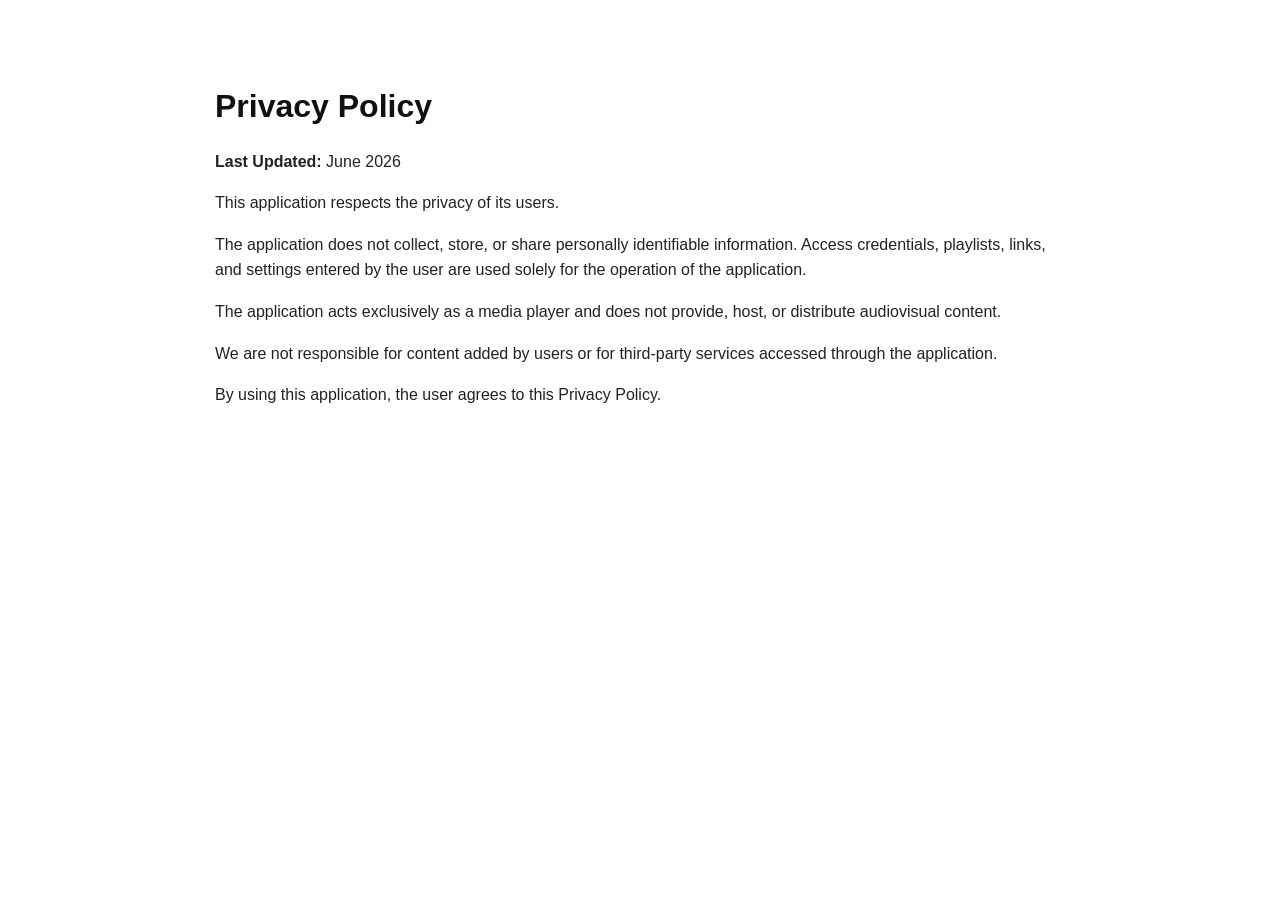
==== privacy.html @ e3c570fe "Create privacy.html" ====
<!DOCTYPE html>
<html lang="en">
<head>
  <meta charset="UTF-8">
  <meta name="viewport" content="width=device-width, initial-scale=1.0">
  <title>Privacy Policy</title>
  <style>
    body {
      font-family: Arial, sans-serif;
      max-width: 850px;
      margin: 40px auto;
      padding: 20px;
      line-height: 1.6;
      color: #222;
    }
    h1 {
      color: #111;
      margin-bottom: 10px;
    }
    p {
      margin-bottom: 16px;
      font-size: 16px;
    }
  </style>
</head>
<body>

  <h1>Privacy Policy</h1>

  <p><strong>Last Updated:</strong> June 2026</p>

  <p>This application respects the privacy of its users.</p>

  <p>The application does not collect, store, or share personally identifiable information. Access credentials, playlists, links, and settings entered by the user are used solely for the operation of the application.</p>

  <p>The application acts exclusively as a media player and does not provide, host, or distribute audiovisual content.</p>

  <p>We are not responsible for content added by users or for third-party services accessed through the application.</p>

  <p>By using this application, the user agrees to this Privacy Policy.</p>

</body>
</html>
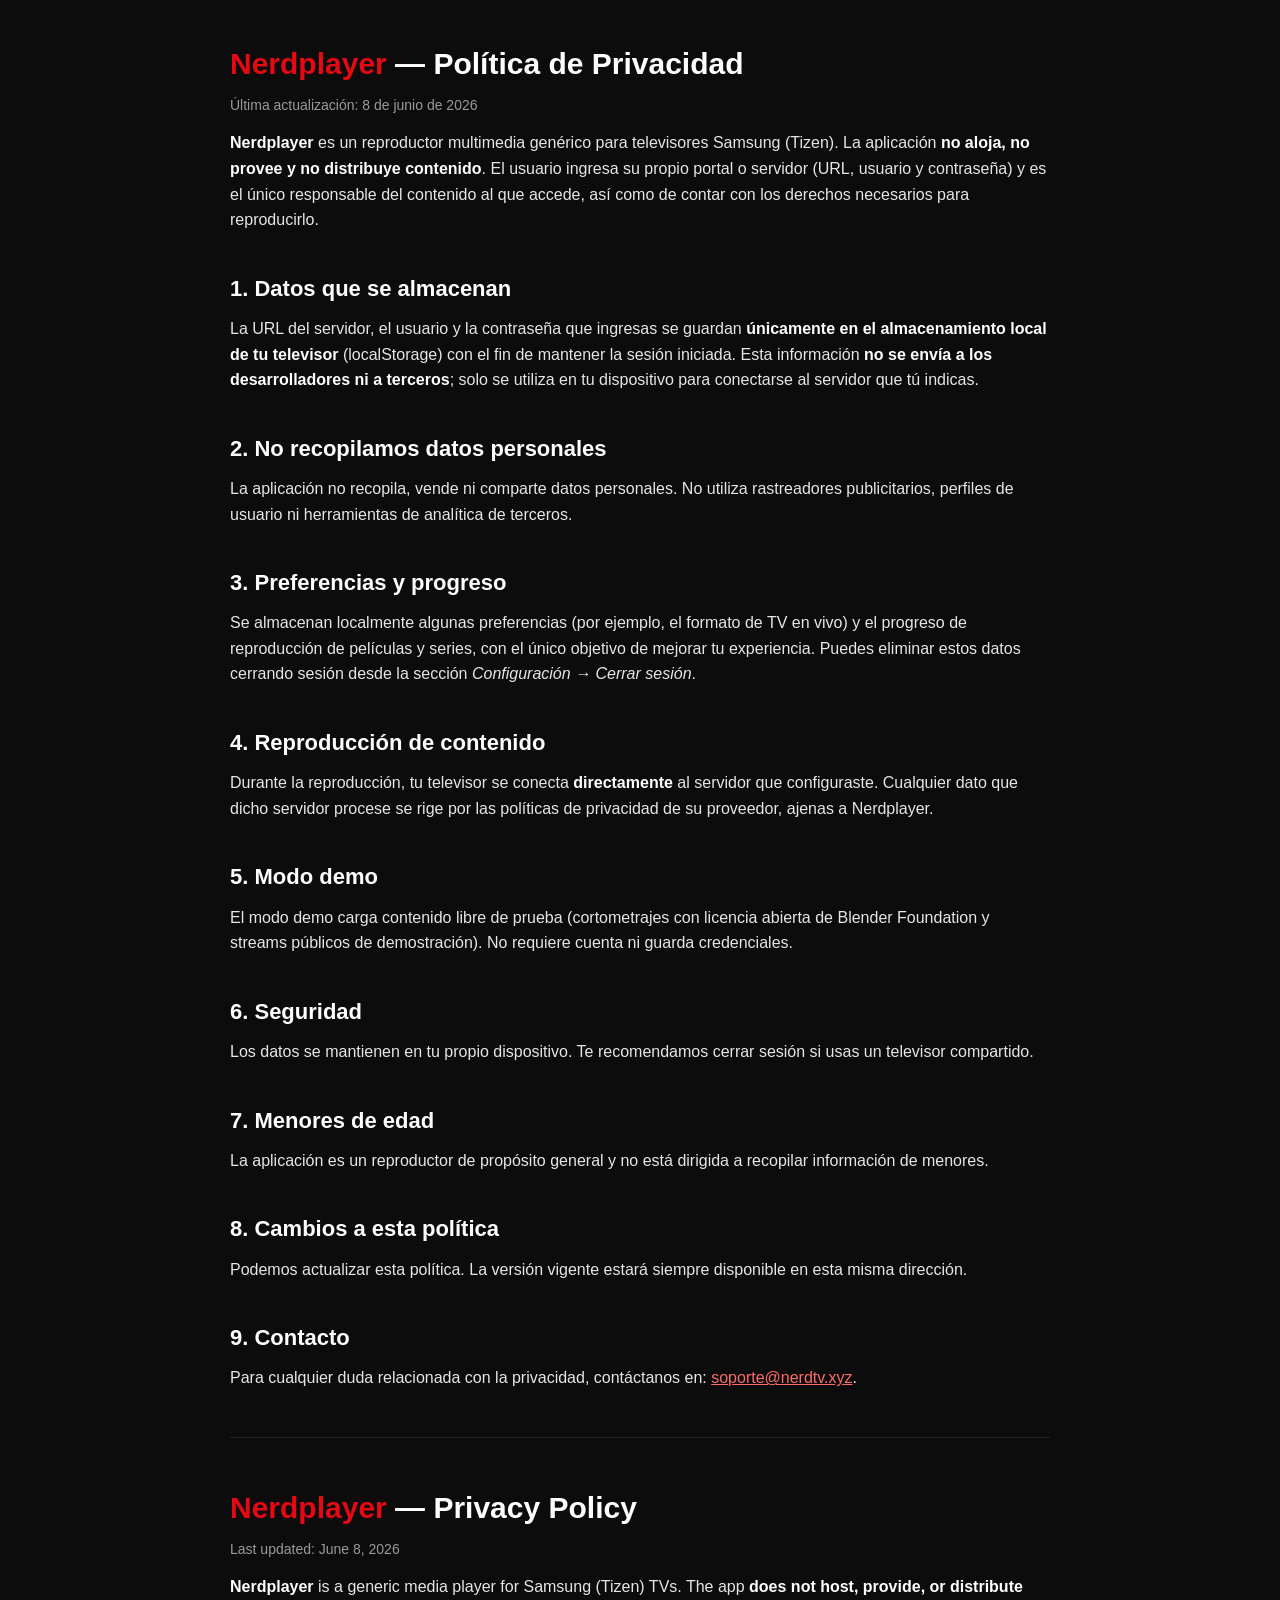
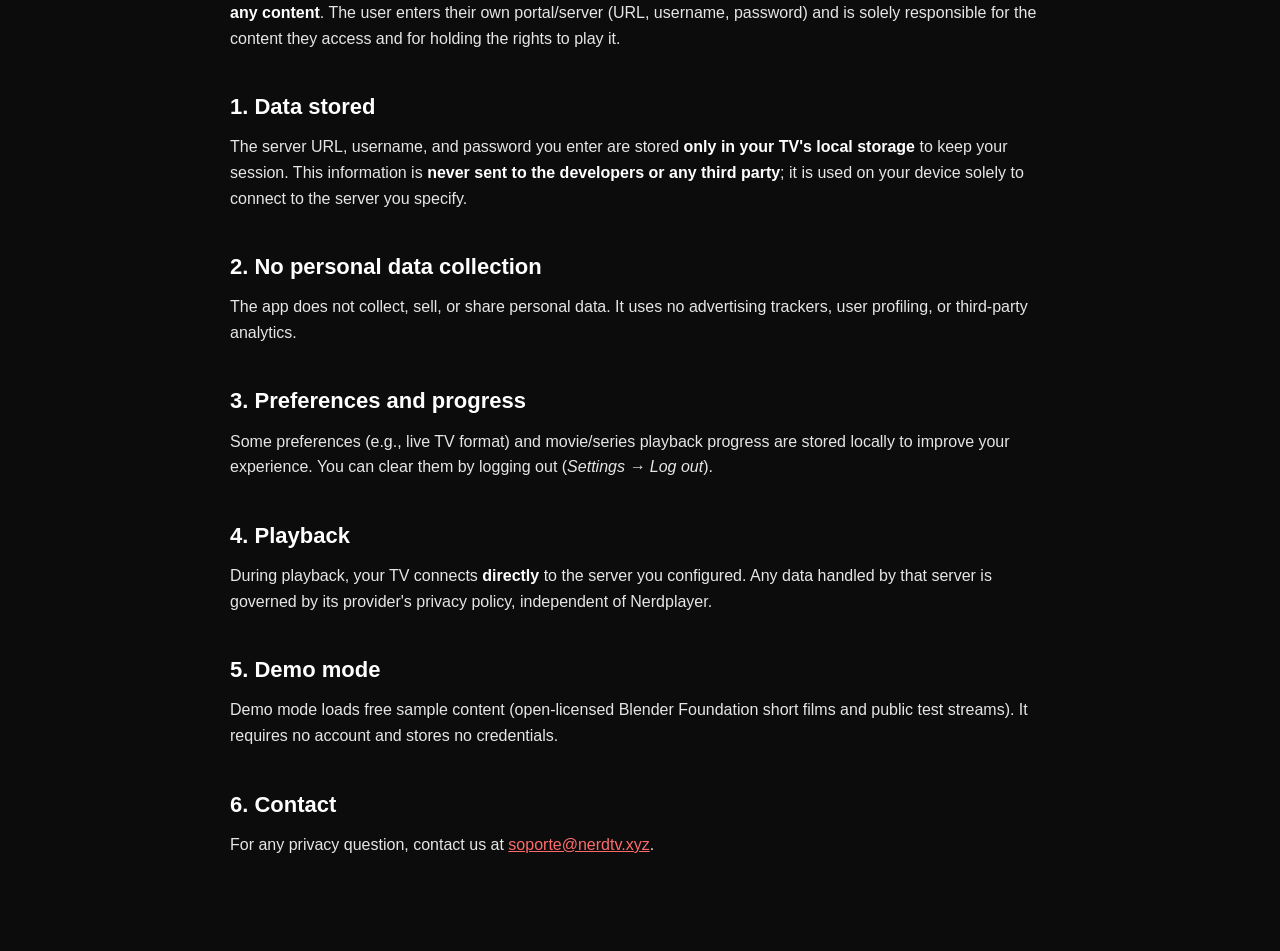
==== commit dbc83948: "Update privacy.html" ====
--- a/privacy.html
+++ b/privacy.html
@@ -1,43 +1,121 @@
 <!DOCTYPE html>
-<html lang="en">
+<html lang="es">
 <head>
-  <meta charset="UTF-8">
-  <meta name="viewport" content="width=device-width, initial-scale=1.0">
-  <title>Privacy Policy</title>
-  <style>
-    body {
-      font-family: Arial, sans-serif;
-      max-width: 850px;
-      margin: 40px auto;
-      padding: 20px;
-      line-height: 1.6;
-      color: #222;
-    }
-    h1 {
-      color: #111;
-      margin-bottom: 10px;
-    }
-    p {
-      margin-bottom: 16px;
-      font-size: 16px;
-    }
-  </style>
+    <meta charset="utf-8" />
+    <meta name="viewport" content="width=device-width, initial-scale=1.0" />
+    <title>Nerdplayer — Política de Privacidad / Privacy Policy</title>
+    <style>
+        :root { color-scheme: dark; }
+        body {
+            margin: 0;
+            background: #0c0c0c;
+            color: #e6e6e6;
+            font-family: -apple-system, Segoe UI, Roboto, Helvetica, Arial, sans-serif;
+            line-height: 1.6;
+        }
+        .wrap { max-width: 820px; margin: 0 auto; padding: 40px 22px 80px; }
+        h1 { color: #fff; font-size: 30px; margin: 0 0 6px; }
+        h2 { color: #fff; font-size: 22px; margin: 38px 0 10px; }
+        h3 { color: #ff6b6b; font-size: 16px; letter-spacing: .08em; text-transform: uppercase; margin: 30px 0 4px; }
+        p { margin: 0 0 14px; }
+        a { color: #ff6b6b; }
+        .muted { color: #9a9a9a; font-size: 14px; }
+        strong { color: #fff; }
+        hr { border: none; border-top: 1px solid #222; margin: 46px 0; }
+        .brand { color: #e50914; font-weight: 900; }
+    </style>
 </head>
 <body>
+    <div class="wrap">
+        <h1><span class="brand">Nerdplayer</span> — Política de Privacidad</h1>
+        <p class="muted">Última actualización: 8 de junio de 2026</p>
 
-  <h1>Privacy Policy</h1>
+        <p><strong>Nerdplayer</strong> es un reproductor multimedia genérico para televisores
+        Samsung (Tizen). La aplicación <strong>no aloja, no provee y no distribuye contenido</strong>.
+        El usuario ingresa su propio portal o servidor (URL, usuario y contraseña) y es el único
+        responsable del contenido al que accede, así como de contar con los derechos necesarios
+        para reproducirlo.</p>
 
-  <p><strong>Last Updated:</strong> June 2026</p>
+        <h2>1. Datos que se almacenan</h2>
+        <p>La URL del servidor, el usuario y la contraseña que ingresas se guardan
+        <strong>únicamente en el almacenamiento local de tu televisor</strong> (localStorage)
+        con el fin de mantener la sesión iniciada. Esta información <strong>no se envía a los
+        desarrolladores ni a terceros</strong>; solo se utiliza en tu dispositivo para conectarse
+        al servidor que tú indicas.</p>
 
-  <p>This application respects the privacy of its users.</p>
+        <h2>2. No recopilamos datos personales</h2>
+        <p>La aplicación no recopila, vende ni comparte datos personales. No utiliza rastreadores
+        publicitarios, perfiles de usuario ni herramientas de analítica de terceros.</p>
 
-  <p>The application does not collect, store, or share personally identifiable information. Access credentials, playlists, links, and settings entered by the user are used solely for the operation of the application.</p>
+        <h2>3. Preferencias y progreso</h2>
+        <p>Se almacenan localmente algunas preferencias (por ejemplo, el formato de TV en vivo) y
+        el progreso de reproducción de películas y series, con el único objetivo de mejorar tu
+        experiencia. Puedes eliminar estos datos cerrando sesión desde la sección
+        <em>Configuración → Cerrar sesión</em>.</p>
 
-  <p>The application acts exclusively as a media player and does not provide, host, or distribute audiovisual content.</p>
+        <h2>4. Reproducción de contenido</h2>
+        <p>Durante la reproducción, tu televisor se conecta <strong>directamente</strong> al
+        servidor que configuraste. Cualquier dato que dicho servidor procese se rige por las
+        políticas de privacidad de su proveedor, ajenas a Nerdplayer.</p>
 
-  <p>We are not responsible for content added by users or for third-party services accessed through the application.</p>
+        <h2>5. Modo demo</h2>
+        <p>El modo demo carga contenido libre de prueba (cortometrajes con licencia abierta de
+        Blender Foundation y streams públicos de demostración). No requiere cuenta ni guarda
+        credenciales.</p>
 
-  <p>By using this application, the user agrees to this Privacy Policy.</p>
+        <h2>6. Seguridad</h2>
+        <p>Los datos se mantienen en tu propio dispositivo. Te recomendamos cerrar sesión si usas
+        un televisor compartido.</p>
 
+        <h2>7. Menores de edad</h2>
+        <p>La aplicación es un reproductor de propósito general y no está dirigida a recopilar
+        información de menores.</p>
+
+        <h2>8. Cambios a esta política</h2>
+        <p>Podemos actualizar esta política. La versión vigente estará siempre disponible en esta
+        misma dirección.</p>
+
+        <h2>9. Contacto</h2>
+        <p>Para cualquier duda relacionada con la privacidad, contáctanos en:
+        <a href="mailto:soporte@nerdtv.xyz">soporte@nerdtv.xyz</a>.</p>
+
+        <hr />
+
+        <h1><span class="brand">Nerdplayer</span> — Privacy Policy</h1>
+        <p class="muted">Last updated: June 8, 2026</p>
+
+        <p><strong>Nerdplayer</strong> is a generic media player for Samsung (Tizen) TVs. The app
+        <strong>does not host, provide, or distribute any content</strong>. The user enters their
+        own portal/server (URL, username, password) and is solely responsible for the content they
+        access and for holding the rights to play it.</p>
+
+        <h2>1. Data stored</h2>
+        <p>The server URL, username, and password you enter are stored <strong>only in your TV's
+        local storage</strong> to keep your session. This information is <strong>never sent to the
+        developers or any third party</strong>; it is used on your device solely to connect to the
+        server you specify.</p>
+
+        <h2>2. No personal data collection</h2>
+        <p>The app does not collect, sell, or share personal data. It uses no advertising trackers,
+        user profiling, or third-party analytics.</p>
+
+        <h2>3. Preferences and progress</h2>
+        <p>Some preferences (e.g., live TV format) and movie/series playback progress are stored
+        locally to improve your experience. You can clear them by logging out
+        (<em>Settings → Log out</em>).</p>
+
+        <h2>4. Playback</h2>
+        <p>During playback, your TV connects <strong>directly</strong> to the server you configured.
+        Any data handled by that server is governed by its provider's privacy policy, independent of
+        Nerdplayer.</p>
+
+        <h2>5. Demo mode</h2>
+        <p>Demo mode loads free sample content (open-licensed Blender Foundation short films and
+        public test streams). It requires no account and stores no credentials.</p>
+
+        <h2>6. Contact</h2>
+        <p>For any privacy question, contact us at
+        <a href="mailto:soporte@nerdtv.xyz">soporte@nerdtv.xyz</a>.</p>
+    </div>
 </body>
 </html>
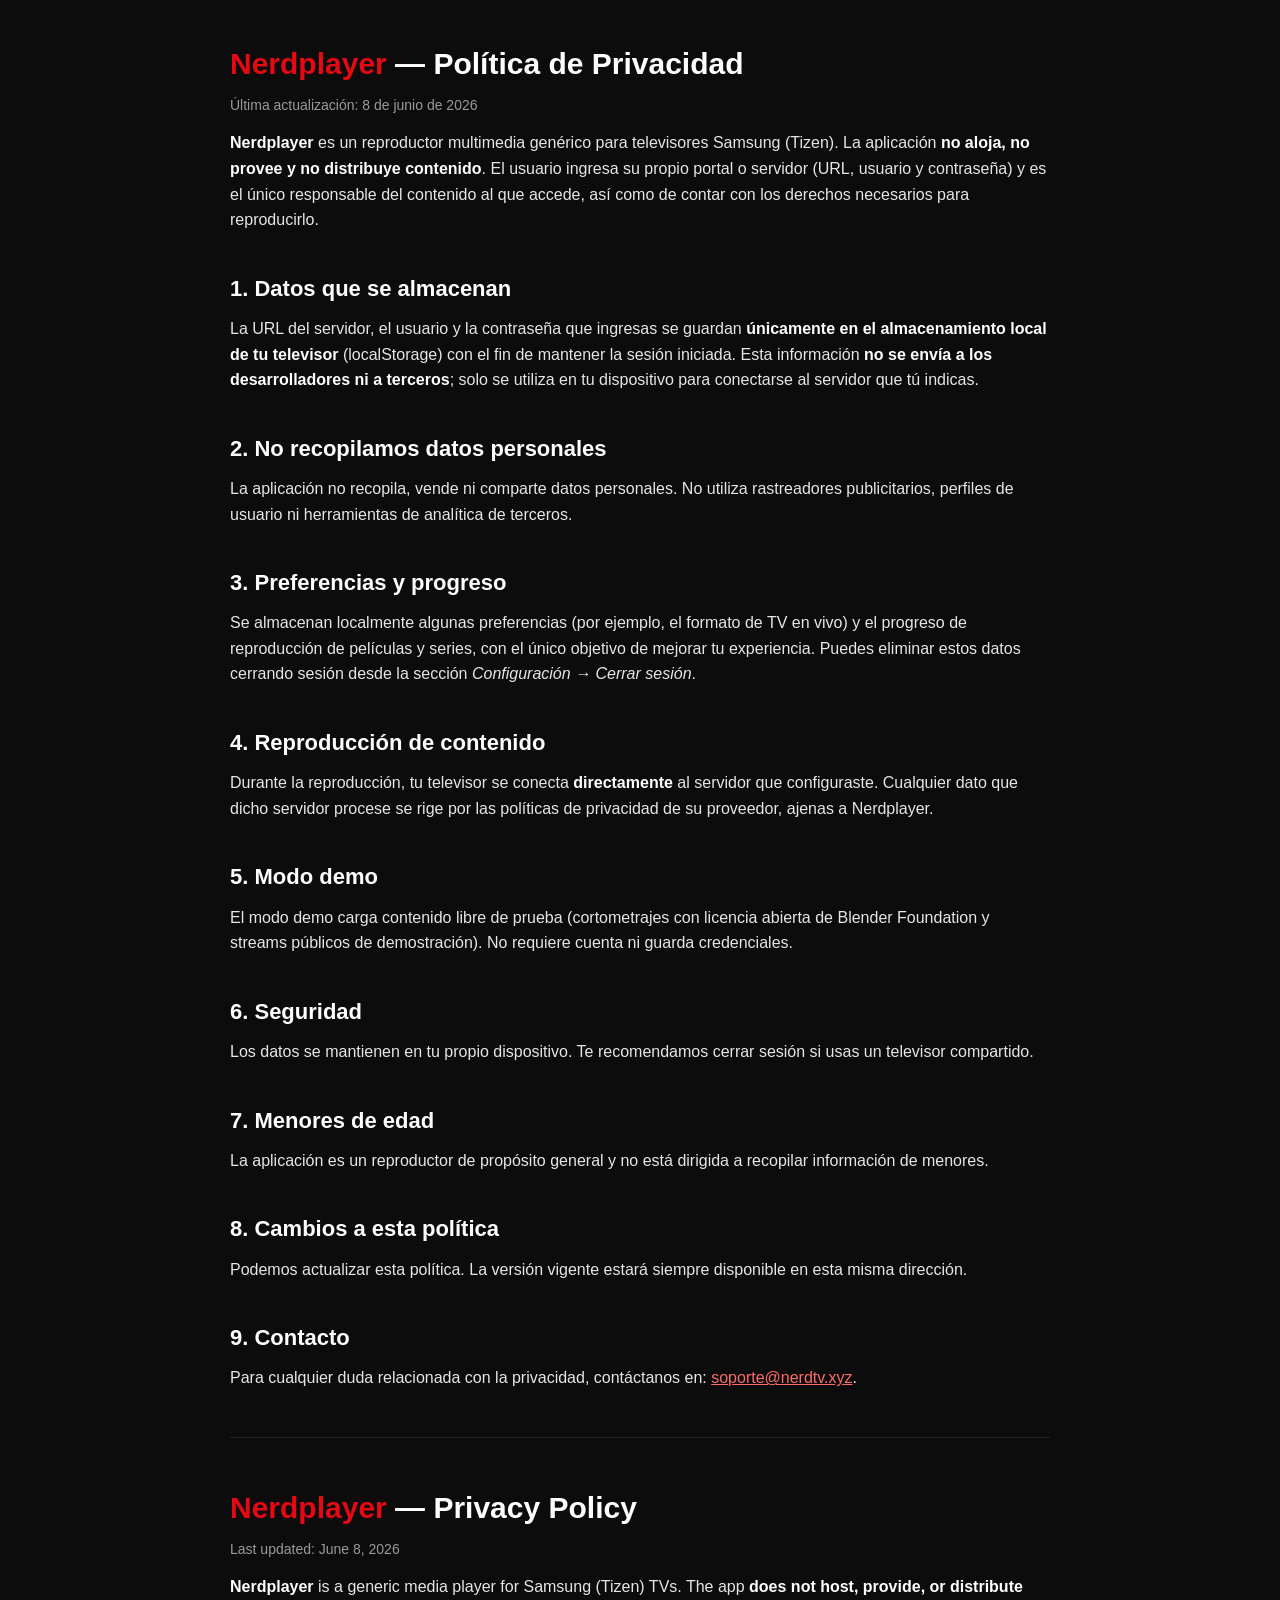
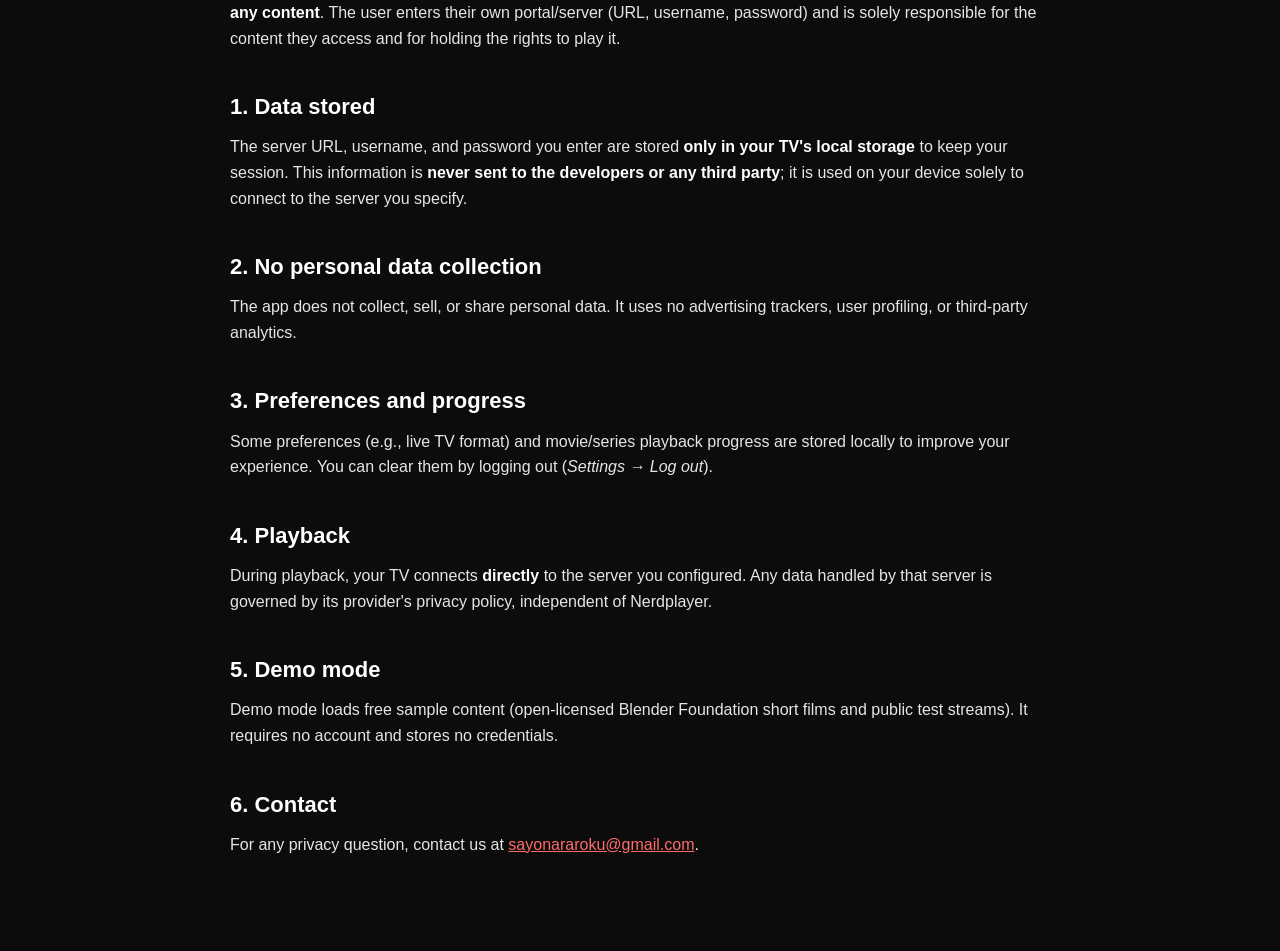
==== commit 12224c23: "Update privacy.html" ====
--- a/privacy.html
+++ b/privacy.html
@@ -115,7 +115,7 @@
 
         <h2>6. Contact</h2>
         <p>For any privacy question, contact us at
-        <a href="mailto:soporte@nerdtv.xyz">soporte@nerdtv.xyz</a>.</p>
+        <a href="mailto: sayonararoku@gmail.com">sayonararoku@gmail.com</a>.</p>
     </div>
 </body>
 </html>
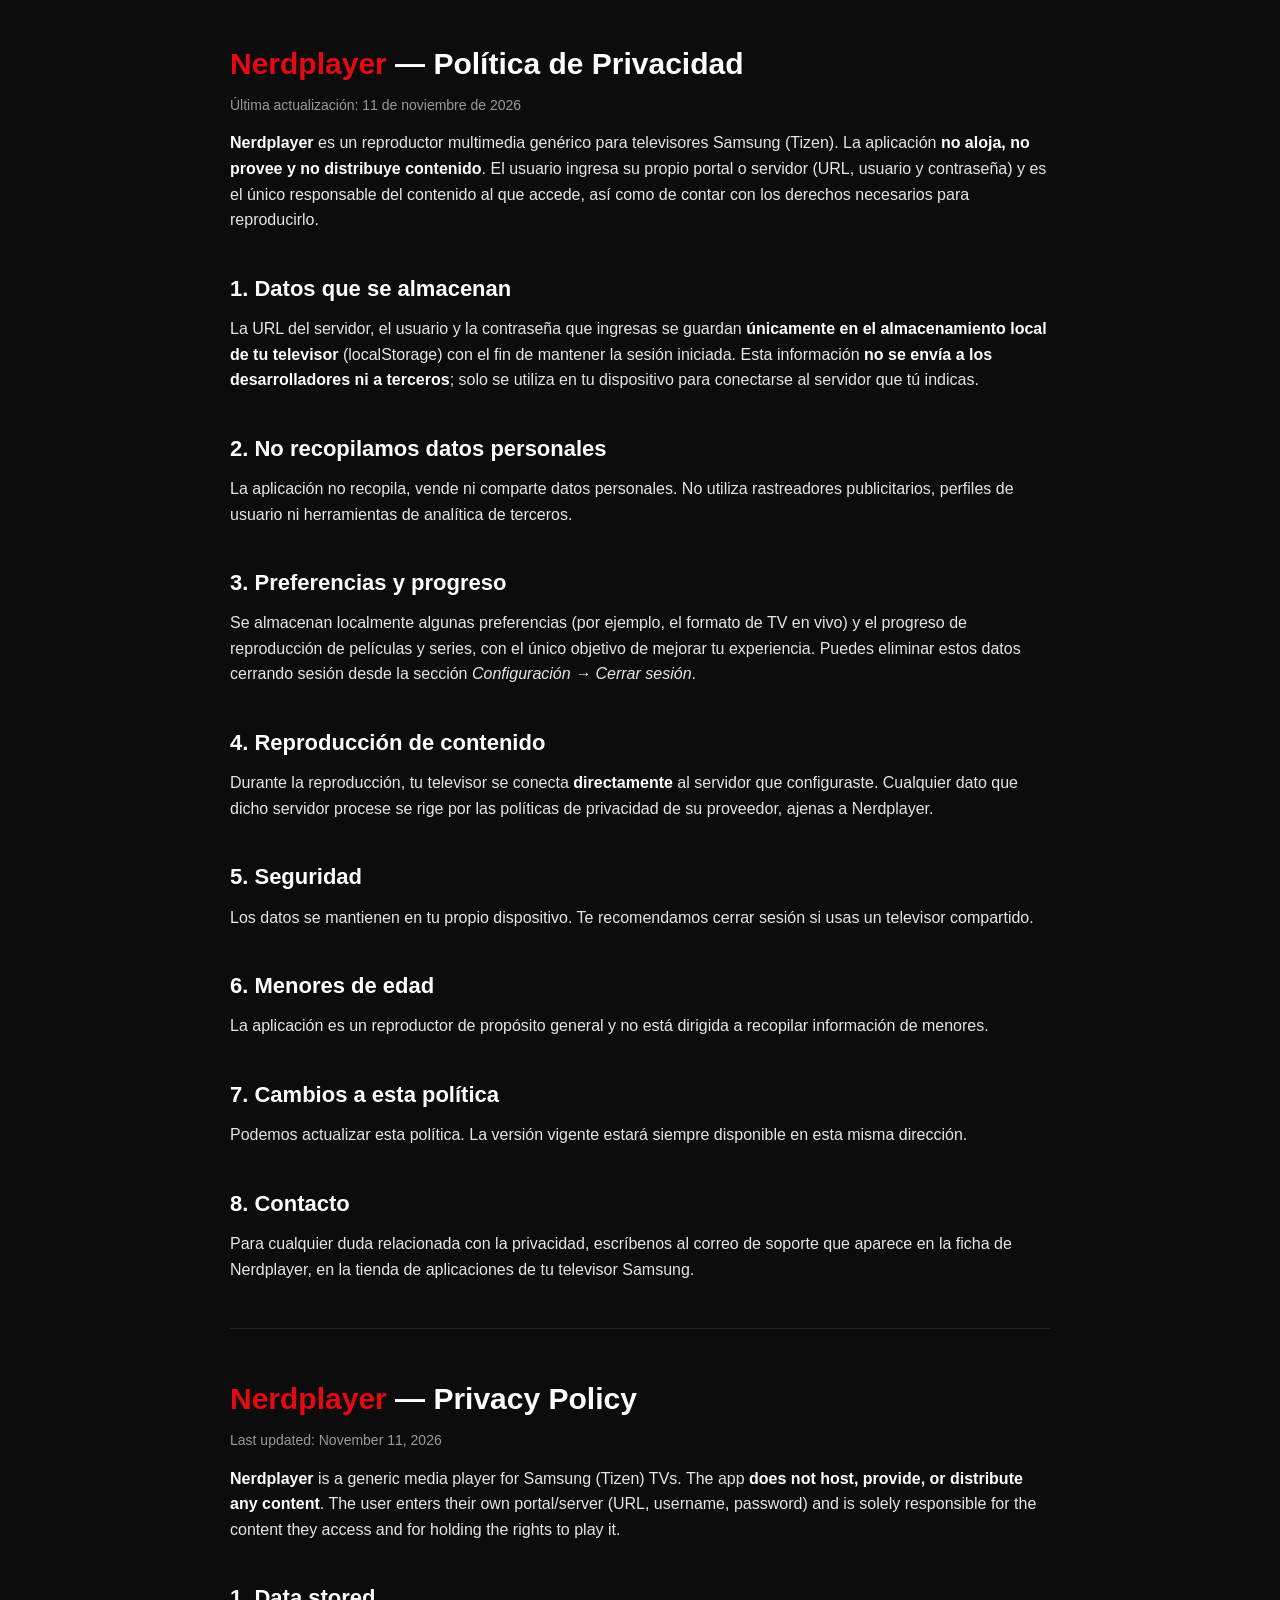
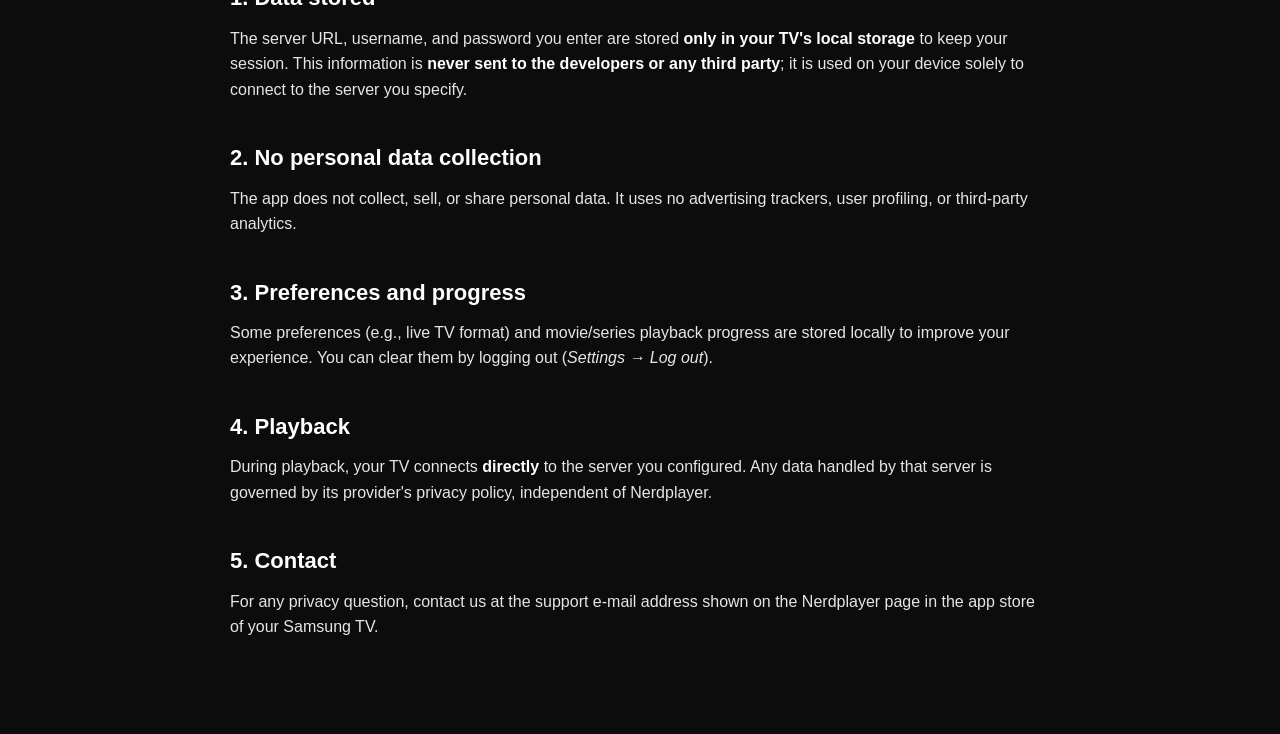
==== commit 1de7e405: "Privacy policy: remove the demo mode section and update the contact" ====
--- a/privacy.html
+++ b/privacy.html
@@ -28,7 +28,7 @@
 <body>
     <div class="wrap">
         <h1><span class="brand">Nerdplayer</span> — Política de Privacidad</h1>
-        <p class="muted">Última actualización: 8 de junio de 2026</p>
+        <p class="muted">Última actualización: 11 de noviembre de 2026</p>
 
         <p><strong>Nerdplayer</strong> es un reproductor multimedia genérico para televisores
         Samsung (Tizen). La aplicación <strong>no aloja, no provee y no distribuye contenido</strong>.
@@ -58,31 +58,27 @@
         servidor que configuraste. Cualquier dato que dicho servidor procese se rige por las
         políticas de privacidad de su proveedor, ajenas a Nerdplayer.</p>
 
-        <h2>5. Modo demo</h2>
-        <p>El modo demo carga contenido libre de prueba (cortometrajes con licencia abierta de
-        Blender Foundation y streams públicos de demostración). No requiere cuenta ni guarda
-        credenciales.</p>
-
-        <h2>6. Seguridad</h2>
+        <h2>5. Seguridad</h2>
         <p>Los datos se mantienen en tu propio dispositivo. Te recomendamos cerrar sesión si usas
         un televisor compartido.</p>
 
-        <h2>7. Menores de edad</h2>
+        <h2>6. Menores de edad</h2>
         <p>La aplicación es un reproductor de propósito general y no está dirigida a recopilar
         información de menores.</p>
 
-        <h2>8. Cambios a esta política</h2>
+        <h2>7. Cambios a esta política</h2>
         <p>Podemos actualizar esta política. La versión vigente estará siempre disponible en esta
         misma dirección.</p>
 
-        <h2>9. Contacto</h2>
-        <p>Para cualquier duda relacionada con la privacidad, contáctanos en:
-        <a href="mailto:soporte@nerdtv.xyz">soporte@nerdtv.xyz</a>.</p>
+        <h2>8. Contacto</h2>
+        <p>Para cualquier duda relacionada con la privacidad, escríbenos al correo de soporte
+        que aparece en la ficha de Nerdplayer, en la tienda de aplicaciones de tu televisor
+        Samsung.</p>
 
         <hr />
 
         <h1><span class="brand">Nerdplayer</span> — Privacy Policy</h1>
-        <p class="muted">Last updated: June 8, 2026</p>
+        <p class="muted">Last updated: November 11, 2026</p>
 
         <p><strong>Nerdplayer</strong> is a generic media player for Samsung (Tizen) TVs. The app
         <strong>does not host, provide, or distribute any content</strong>. The user enters their
@@ -109,13 +105,9 @@
         Any data handled by that server is governed by its provider's privacy policy, independent of
         Nerdplayer.</p>
 
-        <h2>5. Demo mode</h2>
-        <p>Demo mode loads free sample content (open-licensed Blender Foundation short films and
-        public test streams). It requires no account and stores no credentials.</p>
-
-        <h2>6. Contact</h2>
-        <p>For any privacy question, contact us at
-        <a href="mailto: sayonararoku@gmail.com">sayonararoku@gmail.com</a>.</p>
+        <h2>5. Contact</h2>
+        <p>For any privacy question, contact us at the support e-mail address shown on the
+        Nerdplayer page in the app store of your Samsung TV.</p>
     </div>
 </body>
 </html>
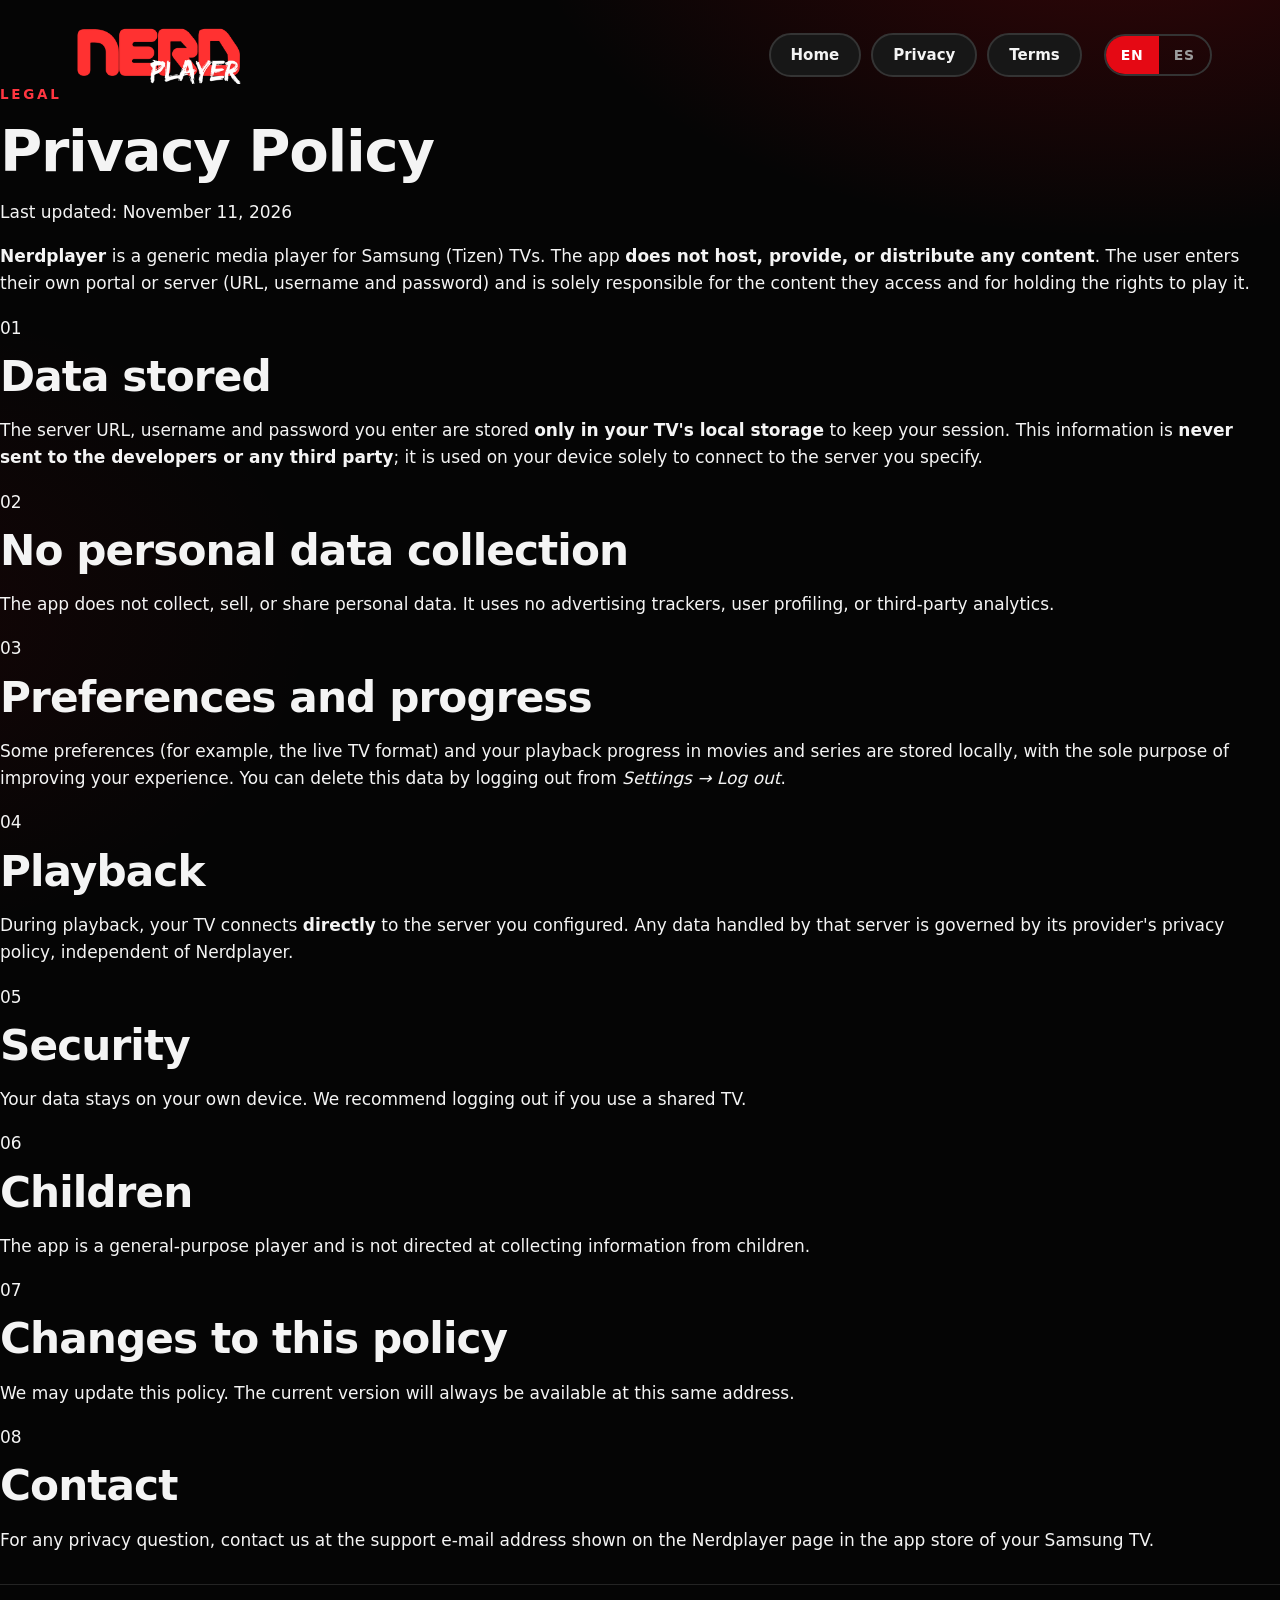
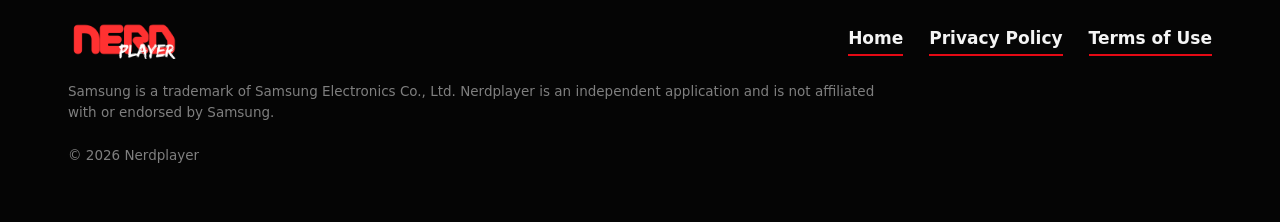
==== commit 36cbcc6c: "Update privacy.html" ====
--- a/privacy.html
+++ b/privacy.html
@@ -1,113 +1,229 @@
 <!DOCTYPE html>
-<html lang="es">
+<html lang="en" data-lang="en">
 <head>
-    <meta charset="utf-8" />
-    <meta name="viewport" content="width=device-width, initial-scale=1.0" />
-    <title>Nerdplayer — Política de Privacidad / Privacy Policy</title>
-    <style>
-        :root { color-scheme: dark; }
-        body {
-            margin: 0;
-            background: #0c0c0c;
-            color: #e6e6e6;
-            font-family: -apple-system, Segoe UI, Roboto, Helvetica, Arial, sans-serif;
-            line-height: 1.6;
-        }
-        .wrap { max-width: 820px; margin: 0 auto; padding: 40px 22px 80px; }
-        h1 { color: #fff; font-size: 30px; margin: 0 0 6px; }
-        h2 { color: #fff; font-size: 22px; margin: 38px 0 10px; }
-        h3 { color: #ff6b6b; font-size: 16px; letter-spacing: .08em; text-transform: uppercase; margin: 30px 0 4px; }
-        p { margin: 0 0 14px; }
-        a { color: #ff6b6b; }
-        .muted { color: #9a9a9a; font-size: 14px; }
-        strong { color: #fff; }
-        hr { border: none; border-top: 1px solid #222; margin: 46px 0; }
-        .brand { color: #e50914; font-weight: 900; }
-    </style>
+    <meta charset="utf-8">
+    <meta name="viewport" content="width=device-width, initial-scale=1">
+    <title>Nerdplayer — Privacy Policy</title>
+    <meta name="title-en" content="Nerdplayer — Privacy Policy">
+    <meta name="title-es" content="Nerdplayer — Política de privacidad">
+    <meta name="description" content="Privacy Policy of Nerdplayer, a media player for Samsung Smart TVs. Política de privacidad de Nerdplayer.">
+    <meta name="theme-color" content="#050505">
+    <script>
+        // Idioma inicial, antes de pintar: ?lang=, lo elegido antes, o el del navegador. Por defecto, ingles.
+        (function () {
+            var lang = 'en';
+            try {
+                var q = /[?&]lang=(en|es)\b/.exec(location.search);
+                var saved = localStorage.getItem('nerdplayer.site.lang');
+                if (q) { lang = q[1]; } else if (saved === 'en' || saved === 'es') { lang = saved; } else if (/^es\b/i.test(navigator.language || '')) { lang = 'es'; }
+            } catch (e) { /* se queda en ingles */ }
+            document.documentElement.setAttribute('data-lang', lang);
+            document.documentElement.setAttribute('lang', lang);
+        }());
+    </script>
+    <link rel="stylesheet" href="site.css">
+    <!-- Sin JavaScript no hay interruptor: se muestran los dos idiomas, uno tras otro. -->
+    <noscript><style>article[lang] { display: block !important; } article[lang="es"] { margin-top: 70px; }</style></noscript>
 </head>
 <body>
-    <div class="wrap">
-        <h1><span class="brand">Nerdplayer</span> — Política de Privacidad</h1>
-        <p class="muted">Última actualización: 11 de noviembre de 2026</p>
-
-        <p><strong>Nerdplayer</strong> es un reproductor multimedia genérico para televisores
-        Samsung (Tizen). La aplicación <strong>no aloja, no provee y no distribuye contenido</strong>.
-        El usuario ingresa su propio portal o servidor (URL, usuario y contraseña) y es el único
-        responsable del contenido al que accede, así como de contar con los derechos necesarios
-        para reproducirlo.</p>
-
-        <h2>1. Datos que se almacenan</h2>
-        <p>La URL del servidor, el usuario y la contraseña que ingresas se guardan
-        <strong>únicamente en el almacenamiento local de tu televisor</strong> (localStorage)
-        con el fin de mantener la sesión iniciada. Esta información <strong>no se envía a los
-        desarrolladores ni a terceros</strong>; solo se utiliza en tu dispositivo para conectarse
-        al servidor que tú indicas.</p>
-
-        <h2>2. No recopilamos datos personales</h2>
-        <p>La aplicación no recopila, vende ni comparte datos personales. No utiliza rastreadores
-        publicitarios, perfiles de usuario ni herramientas de analítica de terceros.</p>
-
-        <h2>3. Preferencias y progreso</h2>
-        <p>Se almacenan localmente algunas preferencias (por ejemplo, el formato de TV en vivo) y
-        el progreso de reproducción de películas y series, con el único objetivo de mejorar tu
-        experiencia. Puedes eliminar estos datos cerrando sesión desde la sección
-        <em>Configuración → Cerrar sesión</em>.</p>
-
-        <h2>4. Reproducción de contenido</h2>
-        <p>Durante la reproducción, tu televisor se conecta <strong>directamente</strong> al
-        servidor que configuraste. Cualquier dato que dicho servidor procese se rige por las
-        políticas de privacidad de su proveedor, ajenas a Nerdplayer.</p>
-
-        <h2>5. Seguridad</h2>
-        <p>Los datos se mantienen en tu propio dispositivo. Te recomendamos cerrar sesión si usas
-        un televisor compartido.</p>
-
-        <h2>6. Menores de edad</h2>
-        <p>La aplicación es un reproductor de propósito general y no está dirigida a recopilar
-        información de menores.</p>
-
-        <h2>7. Cambios a esta política</h2>
-        <p>Podemos actualizar esta política. La versión vigente estará siempre disponible en esta
-        misma dirección.</p>
-
-        <h2>8. Contacto</h2>
-        <p>Para cualquier duda relacionada con la privacidad, escríbenos al correo de soporte
-        que aparece en la ficha de Nerdplayer, en la tienda de aplicaciones de tu televisor
-        Samsung.</p>
-
-        <hr />
-
-        <h1><span class="brand">Nerdplayer</span> — Privacy Policy</h1>
-        <p class="muted">Last updated: November 11, 2026</p>
-
-        <p><strong>Nerdplayer</strong> is a generic media player for Samsung (Tizen) TVs. The app
-        <strong>does not host, provide, or distribute any content</strong>. The user enters their
-        own portal/server (URL, username, password) and is solely responsible for the content they
-        access and for holding the rights to play it.</p>
-
-        <h2>1. Data stored</h2>
-        <p>The server URL, username, and password you enter are stored <strong>only in your TV's
-        local storage</strong> to keep your session. This information is <strong>never sent to the
-        developers or any third party</strong>; it is used on your device solely to connect to the
-        server you specify.</p>
-
-        <h2>2. No personal data collection</h2>
-        <p>The app does not collect, sell, or share personal data. It uses no advertising trackers,
-        user profiling, or third-party analytics.</p>
-
-        <h2>3. Preferences and progress</h2>
-        <p>Some preferences (e.g., live TV format) and movie/series playback progress are stored
-        locally to improve your experience. You can clear them by logging out
-        (<em>Settings → Log out</em>).</p>
-
-        <h2>4. Playback</h2>
-        <p>During playback, your TV connects <strong>directly</strong> to the server you configured.
-        Any data handled by that server is governed by its provider's privacy policy, independent of
-        Nerdplayer.</p>
-
-        <h2>5. Contact</h2>
-        <p>For any privacy question, contact us at the support e-mail address shown on the
-        Nerdplayer page in the app store of your Samsung TV.</p>
-    </div>
+    <a class="skip" href="#main"><span lang="en">Skip to content</span><span lang="es">Ir al contenido</span></a>
+
+    <header class="top">
+        <a class="brand" href="./"><img src="img/logo.png" alt="Nerdplayer" width="600" height="188"></a>
+        <nav class="pills" aria-label="Pages">
+            <a href="./"><span lang="en">Home</span><span lang="es">Inicio</span></a>
+            <a href="privacy.html" aria-current="page"><span lang="en">Privacy</span><span lang="es">Privacidad</span></a>
+            <a href="terms.html"><span lang="en">Terms</span><span lang="es">Términos</span></a>
+        </nav>
+        <div class="lang" role="group" aria-label="Language / Idioma">
+            <button type="button" data-set-lang="en" aria-pressed="true" title="English">EN</button>
+            <button type="button" data-set-lang="es" aria-pressed="false" title="Español">ES</button>
+        </div>
+    </header>
+
+    <main id="main" class="doc">
+        <article lang="en">
+            <p class="kicker">Legal</p>
+            <h1>Privacy Policy</h1>
+            <p class="updated">Last updated: November 11, 2026</p>
+
+            <div class="intro">
+                <p><strong>Nerdplayer</strong> is a generic media player for Samsung (Tizen) TVs. The app
+                <strong>does not host, provide, or distribute any content</strong>. The user enters their own
+                portal or server (URL, username and password) and is solely responsible for the content they
+                access and for holding the rights to play it.</p>
+            </div>
+
+            <section>
+                <span class="n">01</span>
+                <div>
+                    <h2>Data stored</h2>
+                    <p>The server URL, username and password you enter are stored <strong>only in your TV's
+                    local storage</strong> to keep your session. This information is <strong>never sent to the
+                    developers or any third party</strong>; it is used on your device solely to connect to the
+                    server you specify.</p>
+                </div>
+            </section>
+            <section>
+                <span class="n">02</span>
+                <div>
+                    <h2>No personal data collection</h2>
+                    <p>The app does not collect, sell, or share personal data. It uses no advertising trackers,
+                    user profiling, or third-party analytics.</p>
+                </div>
+            </section>
+            <section>
+                <span class="n">03</span>
+                <div>
+                    <h2>Preferences and progress</h2>
+                    <p>Some preferences (for example, the live TV format) and your playback progress in movies
+                    and series are stored locally, with the sole purpose of improving your experience. You can
+                    delete this data by logging out from <em>Settings → Log out</em>.</p>
+                </div>
+            </section>
+            <section>
+                <span class="n">04</span>
+                <div>
+                    <h2>Playback</h2>
+                    <p>During playback, your TV connects <strong>directly</strong> to the server you configured.
+                    Any data handled by that server is governed by its provider's privacy policy, independent of
+                    Nerdplayer.</p>
+                </div>
+            </section>
+            <section>
+                <span class="n">05</span>
+                <div>
+                    <h2>Security</h2>
+                    <p>Your data stays on your own device. We recommend logging out if you use a shared TV.</p>
+                </div>
+            </section>
+            <section>
+                <span class="n">06</span>
+                <div>
+                    <h2>Children</h2>
+                    <p>The app is a general-purpose player and is not directed at collecting information from
+                    children.</p>
+                </div>
+            </section>
+            <section>
+                <span class="n">07</span>
+                <div>
+                    <h2>Changes to this policy</h2>
+                    <p>We may update this policy. The current version will always be available at this same
+                    address.</p>
+                </div>
+            </section>
+            <section>
+                <span class="n">08</span>
+                <div>
+                    <h2>Contact</h2>
+                    <p>For any privacy question, contact us at the support e-mail address shown on the
+                    Nerdplayer page in the app store of your Samsung TV.</p>
+                </div>
+            </section>
+        </article>
+
+        <article lang="es">
+            <p class="kicker">Legal</p>
+            <h1>Política de privacidad</h1>
+            <p class="updated">Última actualización: 11 de noviembre de 2026</p>
+
+            <div class="intro">
+                <p><strong>Nerdplayer</strong> es un reproductor multimedia genérico para televisores Samsung
+                (Tizen). La aplicación <strong>no aloja, no provee y no distribuye contenido</strong>. El usuario
+                ingresa su propio portal o servidor (URL, usuario y contraseña) y es el único responsable del
+                contenido al que accede, así como de contar con los derechos necesarios para reproducirlo.</p>
+            </div>
+
+            <section>
+                <span class="n">01</span>
+                <div>
+                    <h2>Datos que se almacenan</h2>
+                    <p>La URL del servidor, el usuario y la contraseña que ingresas se guardan
+                    <strong>únicamente en el almacenamiento local de tu televisor</strong> con el fin de mantener
+                    la sesión iniciada. Esta información <strong>no se envía a los desarrolladores ni a
+                    terceros</strong>; solo se utiliza en tu dispositivo para conectarse al servidor que tú
+                    indicas.</p>
+                </div>
+            </section>
+            <section>
+                <span class="n">02</span>
+                <div>
+                    <h2>No recopilamos datos personales</h2>
+                    <p>La aplicación no recopila, vende ni comparte datos personales. No utiliza rastreadores
+                    publicitarios, perfiles de usuario ni herramientas de analítica de terceros.</p>
+                </div>
+            </section>
+            <section>
+                <span class="n">03</span>
+                <div>
+                    <h2>Preferencias y progreso</h2>
+                    <p>Se almacenan localmente algunas preferencias (por ejemplo, el formato de TV en vivo) y el
+                    progreso de reproducción de películas y series, con el único objetivo de mejorar tu
+                    experiencia. Puedes eliminar estos datos cerrando sesión desde
+                    <em>Configuración → Cerrar sesión</em>.</p>
+                </div>
+            </section>
+            <section>
+                <span class="n">04</span>
+                <div>
+                    <h2>Reproducción de contenido</h2>
+                    <p>Durante la reproducción, tu televisor se conecta <strong>directamente</strong> al servidor
+                    que configuraste. Cualquier dato que dicho servidor procese se rige por las políticas de
+                    privacidad de su proveedor, ajenas a Nerdplayer.</p>
+                </div>
+            </section>
+            <section>
+                <span class="n">05</span>
+                <div>
+                    <h2>Seguridad</h2>
+                    <p>Los datos se mantienen en tu propio dispositivo. Te recomendamos cerrar sesión si usas un
+                    televisor compartido.</p>
+                </div>
+            </section>
+            <section>
+                <span class="n">06</span>
+                <div>
+                    <h2>Menores de edad</h2>
+                    <p>La aplicación es un reproductor de propósito general y no está dirigida a recopilar
+                    información de menores.</p>
+                </div>
+            </section>
+            <section>
+                <span class="n">07</span>
+                <div>
+                    <h2>Cambios a esta política</h2>
+                    <p>Podemos actualizar esta política. La versión vigente estará siempre disponible en esta
+                    misma dirección.</p>
+                </div>
+            </section>
+            <section>
+                <span class="n">08</span>
+                <div>
+                    <h2>Contacto</h2>
+                    <p>Para cualquier duda relacionada con la privacidad, escríbenos al correo de soporte que
+                    aparece en la ficha de Nerdplayer, en la tienda de aplicaciones de tu televisor Samsung.</p>
+                </div>
+            </section>
+        </article>
+    </main>
+
+    <footer class="foot">
+        <div class="foot-in">
+            <div class="foot-top">
+                <img src="img/logo.png" alt="Nerdplayer" width="600" height="188">
+                <a href="./"><span lang="en">Home</span><span lang="es">Inicio</span></a>
+                <a href="privacy.html"><span lang="en">Privacy Policy</span><span lang="es">Política de privacidad</span></a>
+                <a href="terms.html"><span lang="en">Terms of Use</span><span lang="es">Términos de uso</span></a>
+            </div>
+            <p class="small">
+                <span lang="en">Samsung is a trademark of Samsung Electronics Co., Ltd. Nerdplayer is an independent application and is not affiliated with or endorsed by Samsung.</span>
+                <span lang="es">Samsung es una marca de Samsung Electronics Co., Ltd. Nerdplayer es una aplicación independiente y no está afiliada a Samsung ni cuenta con su respaldo.</span>
+            </p>
+            <p class="small">© 2026 Nerdplayer</p>
+        </div>
+    </footer>
+
+    <script src="site.js"></script>
 </body>
 </html>
--- a/site.css
+++ b/site.css
@@ -0,0 +1,270 @@
+/* Sitio publico de Nerdplayer. Mismo lenguaje visual que la app: negro, rojo y foco blanco. */
+:root {
+    --bg: #050505;
+    --ink: #f4f4f4;
+    --soft: #cfcfcf;
+    --muted: #9c9c9c;
+    --line: #242424;
+    --panel: #101010;
+    --red: #e50914;
+    --red-text: #ff3640;
+    --max: 1200px;
+}
+
+* { box-sizing: border-box; }
+
+html { scroll-behavior: smooth; -webkit-text-size-adjust: 100%; }
+
+body {
+    margin: 0;
+    color: var(--ink);
+    background:
+        radial-gradient(980px 560px at 88% -6%, rgba(229, 9, 20, .22), transparent 62%),
+        radial-gradient(760px 520px at -12% 34%, rgba(229, 9, 20, .07), transparent 62%),
+        var(--bg);
+    background-repeat: no-repeat;
+    font: 17px/1.6 "Segoe UI", system-ui, -apple-system, Roboto, "Helvetica Neue", Arial, sans-serif;
+    overflow-x: hidden;
+}
+
+/* Dos idiomas en la misma pagina: se muestra el que diga <html data-lang>. */
+html[data-lang="en"] [lang="es"],
+html[data-lang="es"] [lang="en"] { display: none !important; }
+
+a { color: inherit; }
+img { max-width: 100%; }
+
+:focus-visible { outline: 3px solid #fff; outline-offset: 3px; border-radius: 6px; }
+
+.skip { position: absolute; left: -9999px; top: 0; background: #fff; color: #000; padding: 10px 16px; z-index: 10; }
+.skip:focus { left: 12px; top: 12px; }
+
+/* ---------- Cabecera ---------- */
+.top {
+    max-width: var(--max);
+    margin: 0 auto;
+    padding: 26px 28px 0;
+    display: flex;
+    align-items: center;
+    gap: 22px;
+}
+.brand { display: block; line-height: 0; margin-right: auto; }
+.brand img { height: 58px; width: auto; display: block; }
+
+.pills { display: flex; gap: 10px; }
+.pills a {
+    padding: 8px 20px;
+    border-radius: 999px;
+    background: #171717;
+    border: 2px solid #343434;
+    font-weight: 600;
+    font-size: 15px;
+    text-decoration: none;
+    white-space: nowrap;
+    transition: border-color .15s, background .15s;
+}
+.pills a:hover { border-color: #fff; background: #1f1f1f; }
+
+.lang { display: inline-flex; border: 2px solid #343434; border-radius: 999px; overflow: hidden; }
+.lang button {
+    appearance: none;
+    border: 0;
+    background: transparent;
+    color: var(--muted);
+    font: inherit;
+    font-size: 14px;
+    font-weight: 700;
+    letter-spacing: .06em;
+    padding: 8px 15px;
+    cursor: pointer;
+}
+.lang button:hover { color: #fff; }
+.lang button[aria-pressed="true"] { background: var(--red); color: #fff; }
+
+/* ---------- Titulares ---------- */
+.kicker {
+    margin: 0;
+    color: var(--red-text);
+    font-size: 13.5px;
+    font-weight: 700;
+    letter-spacing: .2em;
+    text-transform: uppercase;
+}
+h1, h2, h3 { margin: 0; font-weight: 800; letter-spacing: -.022em; }
+h1 { font-size: clamp(36px, 4.5vw, 62px); line-height: 1.05; margin: 16px 0 0; text-wrap: balance; }
+h2 { font-size: clamp(29px, 3.3vw, 44px); line-height: 1.1; margin: 12px 0 0; text-wrap: balance; }
+.lead { margin: 0; color: var(--soft); font-size: 19px; max-width: 33em; }
+
+/* ---------- Portada ---------- */
+.hero { max-width: var(--max); margin: 0 auto; padding: 60px 28px 90px; }
+.hero-copy {
+    display: grid;
+    grid-template-columns: minmax(0, 7fr) minmax(0, 5fr);
+    gap: 64px;
+    align-items: end;
+    margin-bottom: 60px;
+}
+.actions { display: flex; flex-wrap: wrap; gap: 22px; margin: 28px 0 0; padding-left: 4px; }
+.btn {
+    display: inline-flex;
+    align-items: center;
+    padding: 13px 26px;
+    border-radius: 10px;
+    background: #171717;
+    border: 2px solid #343434;
+    font-weight: 700;
+    font-size: 17px;
+    text-decoration: none;
+    transition: border-color .15s, background .15s, transform .15s;
+}
+.btn:hover { border-color: #fff; }
+/* El boton principal lleva el foco de la app: rojo con aro blanco. */
+.btn-primary { background: var(--red); border-color: var(--red); box-shadow: 0 0 0 4px #fff; }
+.btn-primary:hover { background: #f31420; border-color: #f31420; transform: translateY(-1px); }
+
+.note {
+    margin: 28px 0 0;
+    padding-left: 16px;
+    border-left: 3px solid var(--red);
+    color: var(--muted);
+    font-size: 15px;
+    max-width: 30em;
+}
+
+/* ---------- Televisor ---------- */
+.tv { margin: 0; }
+.tv-screen {
+    position: relative;
+    background: #000;
+    border: 9px solid #0d0d0d;
+    border-radius: 14px;
+    overflow: hidden;
+    aspect-ratio: 16 / 9;
+    box-shadow:
+        0 0 0 1px #2c2c2c,
+        0 44px 90px -30px #000,
+        0 0 130px -24px rgba(229, 9, 20, .5);
+}
+.tv-screen img { display: block; width: 100%; height: 100%; object-fit: cover; }
+.tv-foot {
+    width: 34%;
+    height: 9px;
+    margin: 12px auto 0;
+    border-radius: 2px 2px 9px 9px;
+    background: linear-gradient(#232323, #0c0c0c);
+    box-shadow: 0 0 0 1px #1c1c1c;
+}
+.tv figcaption { margin-top: 16px; text-align: center; color: var(--muted); font-size: 14px; }
+
+/* ---------- Secciones ---------- */
+.section { max-width: var(--max); margin: 0 auto; padding: 84px 28px; }
+.section-head { max-width: 40em; }
+.section-head p.sub { margin: 16px 0 0; color: var(--soft); font-size: 18px; }
+
+/* Funciones: filas como las listas de la app. Al pasar el puntero, la fila toma el foco. */
+.rows {
+    list-style: none;
+    margin: 40px 0 0;
+    padding: 0;
+    display: grid;
+    grid-template-columns: 1fr 1fr;
+    gap: 0 32px;
+}
+.rows li {
+    display: grid;
+    grid-template-columns: 54px 1fr;
+    gap: 0 16px;
+    padding: 24px 22px;
+    border-top: 1px solid var(--line);
+    transition: background .15s, box-shadow .15s;
+}
+.rows li:hover { background: var(--red); box-shadow: inset 0 0 0 3px #fff; }
+.rows .n { color: var(--red-text); font-weight: 800; font-size: 15px; letter-spacing: .14em; padding-top: 5px; }
+.rows li:hover .n, .rows li:hover p { color: #fff; }
+.rows h3 { font-size: 22px; font-weight: 700; letter-spacing: -.01em; }
+.rows p { margin: 6px 0 0; color: var(--muted); }
+
+/* Pantallas y control remoto */
+.screens { display: grid; grid-template-columns: minmax(0, 7fr) minmax(0, 5fr); gap: 60px; align-items: center; }
+.remote { display: flex; align-items: center; gap: 28px; margin: 34px 0 0; }
+.remote svg { flex: 0 0 136px; width: 136px; height: 136px; }
+.keys { margin: 0; display: grid; gap: 12px; }
+.keys div { display: grid; grid-template-columns: 74px 1fr; align-items: baseline; gap: 12px; }
+.keys dt {
+    font-weight: 700;
+    font-size: 13px;
+    letter-spacing: .1em;
+    text-transform: uppercase;
+    color: #fff;
+    border: 2px solid #343434;
+    border-radius: 8px;
+    padding: 3px 0;
+    text-align: center;
+}
+.keys dd { margin: 0; color: var(--soft); }
+
+/* Pasos */
+.steps { list-style: none; margin: 44px 0 0; padding: 0; display: grid; grid-template-columns: repeat(3, 1fr); gap: 28px; counter-reset: paso; }
+.steps li { counter-increment: paso; border-top: 3px solid var(--red); padding-top: 18px; }
+.steps li::before {
+    content: counter(paso);
+    display: block;
+    font-size: 88px;
+    font-weight: 800;
+    line-height: 1;
+    color: transparent;
+    -webkit-text-stroke: 2px #4a4a4a;
+    margin-bottom: 14px;
+}
+.steps h3 { font-size: 21px; font-weight: 700; letter-spacing: -.01em; }
+.steps p { margin: 8px 0 0; color: var(--muted); }
+
+/* Aviso */
+.notice {
+    background: linear-gradient(180deg, #151515, #0c0c0c);
+    border: 1px solid var(--line);
+    border-left: 5px solid var(--red);
+    border-radius: 14px;
+    padding: 40px 44px;
+}
+.notice p { margin: 16px 0 0; color: var(--soft); max-width: 46em; }
+.notice p.kicker { margin: 0; color: var(--red-text); }
+
+/* Pie */
+.foot { border-top: 1px solid var(--line); margin-top: 30px; }
+.foot-in { max-width: var(--max); margin: 0 auto; padding: 38px 28px 56px; display: grid; gap: 22px; }
+.foot-top { display: flex; flex-wrap: wrap; align-items: center; gap: 14px 26px; }
+.foot-top img { height: 36px; width: auto; display: block; margin-right: auto; }
+.foot-top a { font-weight: 600; text-decoration: none; border-bottom: 2px solid var(--red); padding-bottom: 2px; }
+.foot-top a:hover { color: var(--red-text); }
+.small { margin: 0; color: #7f7f7f; font-size: 13.5px; line-height: 1.55; max-width: 62em; }
+
+/* ---------- Pantallas estrechas ---------- */
+@media (max-width: 980px) {
+    .hero { padding: 44px 22px 70px; }
+    .hero-copy { grid-template-columns: 1fr; gap: 26px; align-items: start; margin-bottom: 44px; }
+    .screens { grid-template-columns: 1fr; gap: 40px; }
+    .rows { grid-template-columns: 1fr; }
+    .steps { grid-template-columns: 1fr; gap: 34px; }
+    .section { padding: 64px 22px; }
+    .top { padding: 20px 22px 0; flex-wrap: wrap; gap: 14px; }
+    .pills { order: 3; width: 100%; flex-wrap: wrap; gap: 8px; }
+    .notice { padding: 30px 26px; }
+}
+@media (max-width: 520px) {
+    body { font-size: 16px; }
+    .brand img { height: 46px; }
+    .pills a { padding: 6px 14px; font-size: 14px; }
+    .kicker { font-size: 12px; letter-spacing: .13em; }
+    .actions { gap: 18px; }
+    .lead { font-size: 17.5px; }
+    .rows li { grid-template-columns: 44px 1fr; padding: 20px 12px; }
+    .remote { flex-direction: column; align-items: flex-start; }
+    .steps li::before { font-size: 70px; }
+    .tv-screen { border-width: 6px; border-radius: 10px; }
+}
+
+@media (prefers-reduced-motion: reduce) {
+    html { scroll-behavior: auto; }
+    * { transition: none !important; }
+}
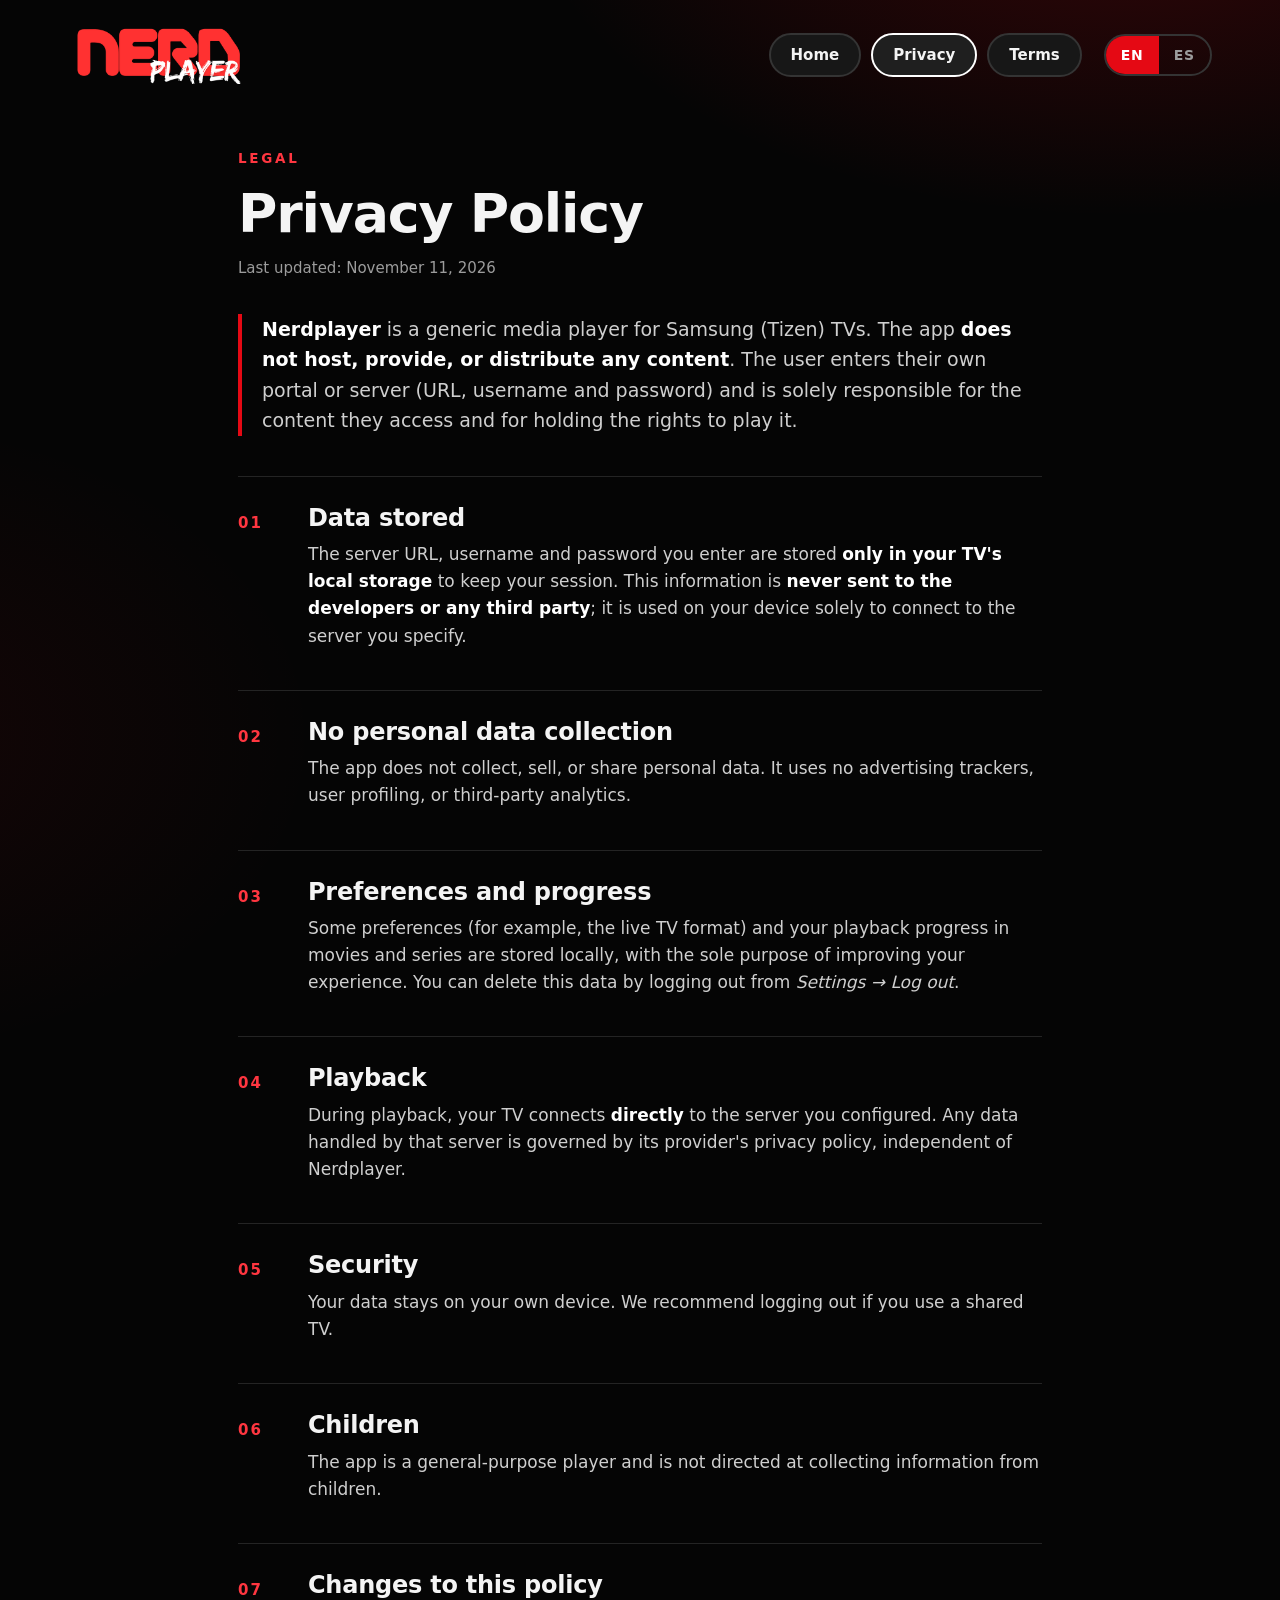
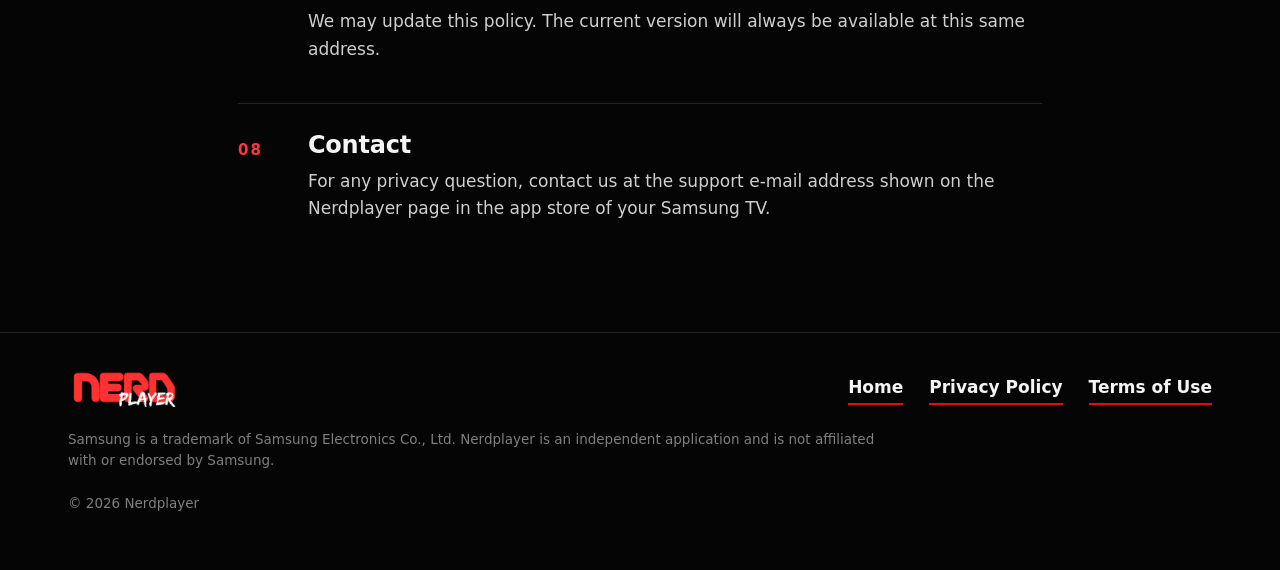
==== commit 7b88590e: "Update privacy.html" ====
--- a/privacy.html
+++ b/privacy.html
@@ -21,7 +21,7 @@
             document.documentElement.setAttribute('lang', lang);
         }());
     </script>
-    <link rel="stylesheet" href="site.css">
+    <link rel="stylesheet" href="site.css?v=2">
     <!-- Sin JavaScript no hay interruptor: se muestran los dos idiomas, uno tras otro. -->
     <noscript><style>article[lang] { display: block !important; } article[lang="es"] { margin-top: 70px; }</style></noscript>
 </head>
@@ -224,6 +224,6 @@
         </div>
     </footer>
 
-    <script src="site.js"></script>
+    <script src="site.js?v=2"></script>
 </body>
 </html>
--- a/site.css
+++ b/site.css
@@ -268,3 +268,32 @@
     html { scroll-behavior: auto; }
     * { transition: none !important; }
 }
+
+/* ---------- Paginas de texto (privacidad y terminos) ---------- */
+.pills a[aria-current="page"] { border-color: #fff; background: #1f1f1f; }
+
+.doc { max-width: 860px; margin: 0 auto; padding: 64px 28px 80px; }
+.doc h1 { font-size: clamp(34px, 4.2vw, 54px); }
+.doc .updated { margin: 14px 0 0; color: var(--muted); font-size: 15px; }
+.doc .intro { margin: 34px 0 0; padding-left: 20px; border-left: 4px solid var(--red); color: var(--soft); font-size: 19px; }
+.doc .intro p { margin: 0; }
+.doc .intro p + p { margin-top: 12px; }
+.doc section {
+    margin-top: 40px;
+    padding-top: 28px;
+    border-top: 1px solid var(--line);
+    display: grid;
+    grid-template-columns: 54px 1fr;
+    gap: 0 16px;
+}
+.doc section .n { color: var(--red-text); font-weight: 800; font-size: 15px; letter-spacing: .14em; padding-top: 6px; }
+.doc h2 { font-size: 24px; font-weight: 700; letter-spacing: -.01em; margin: 0; }
+.doc section p { margin: 10px 0 0; color: var(--soft); }
+.doc strong { color: #fff; font-weight: 700; }
+
+@media (max-width: 520px) {
+    .doc { padding: 44px 22px 60px; }
+    .doc section { grid-template-columns: 40px 1fr; gap: 0 10px; }
+    .doc h2 { font-size: 21px; }
+    .doc .intro { font-size: 17.5px; padding-left: 16px; }
+}
